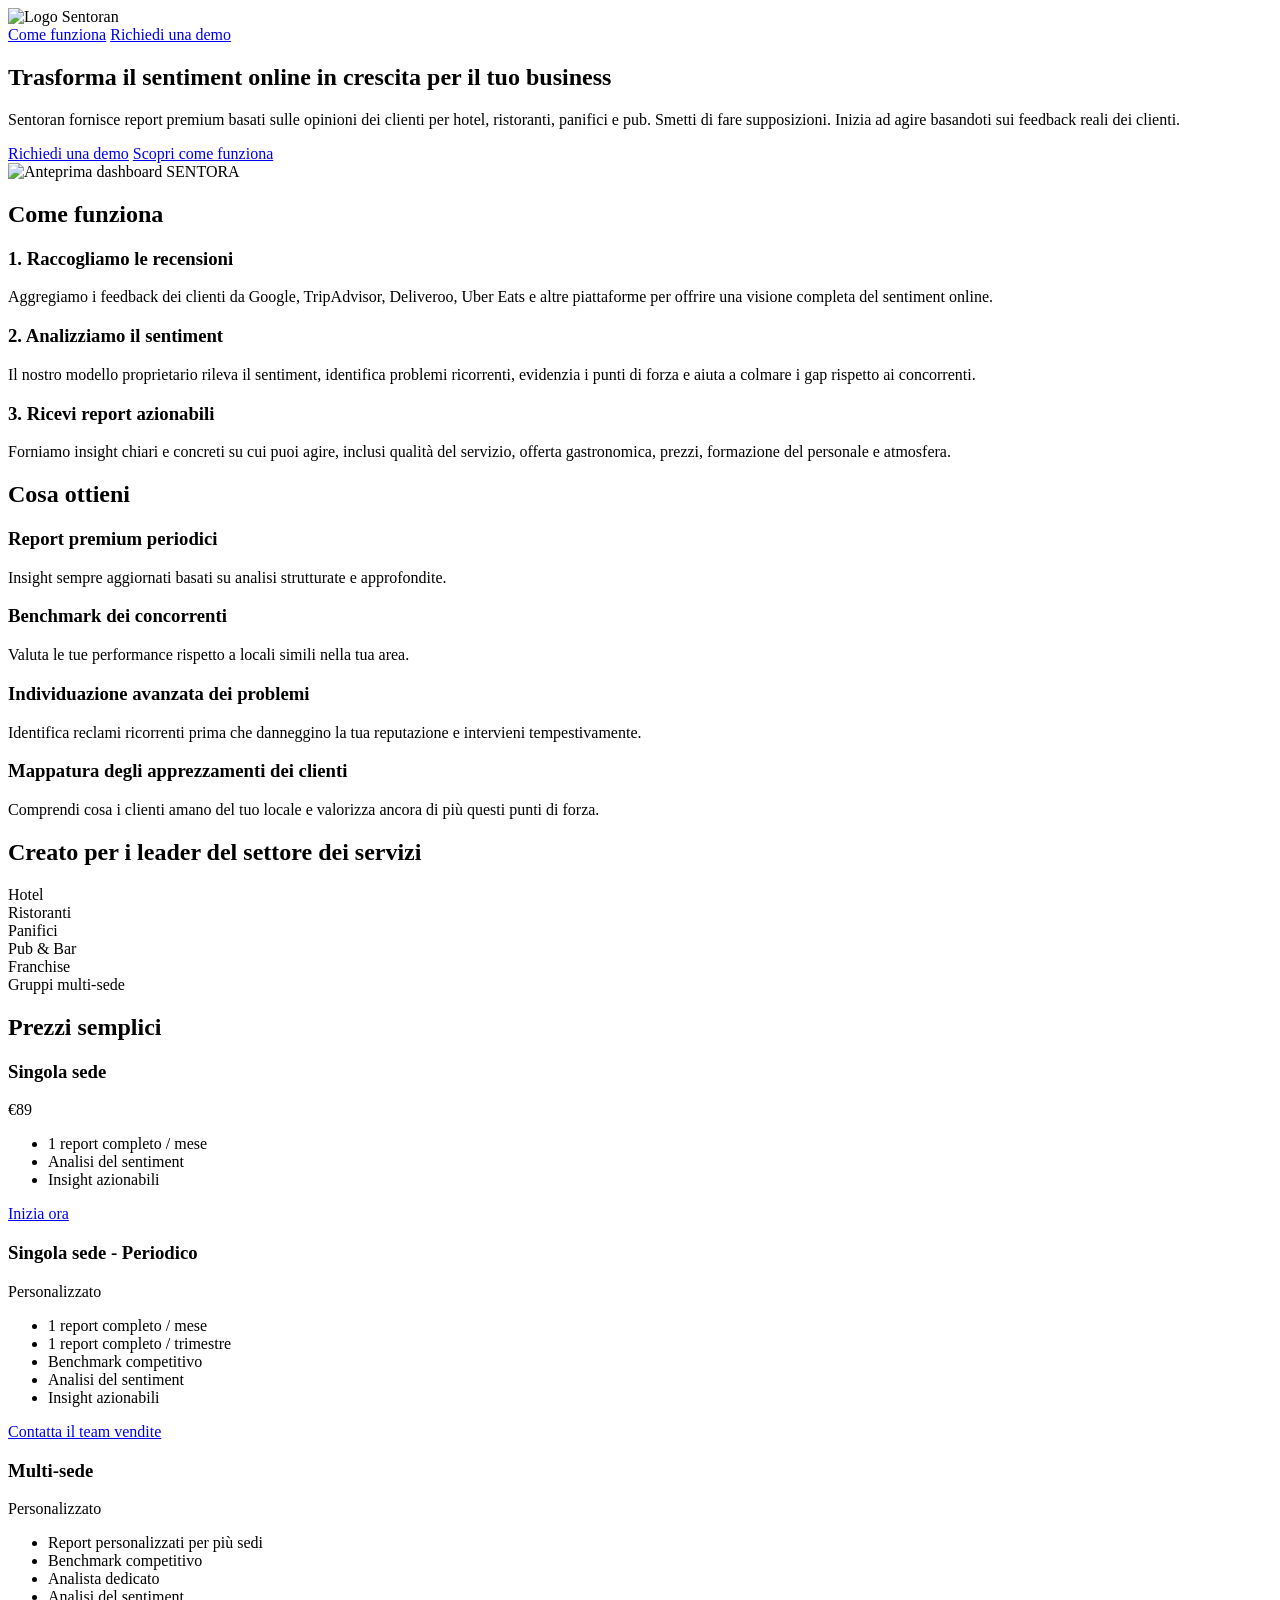
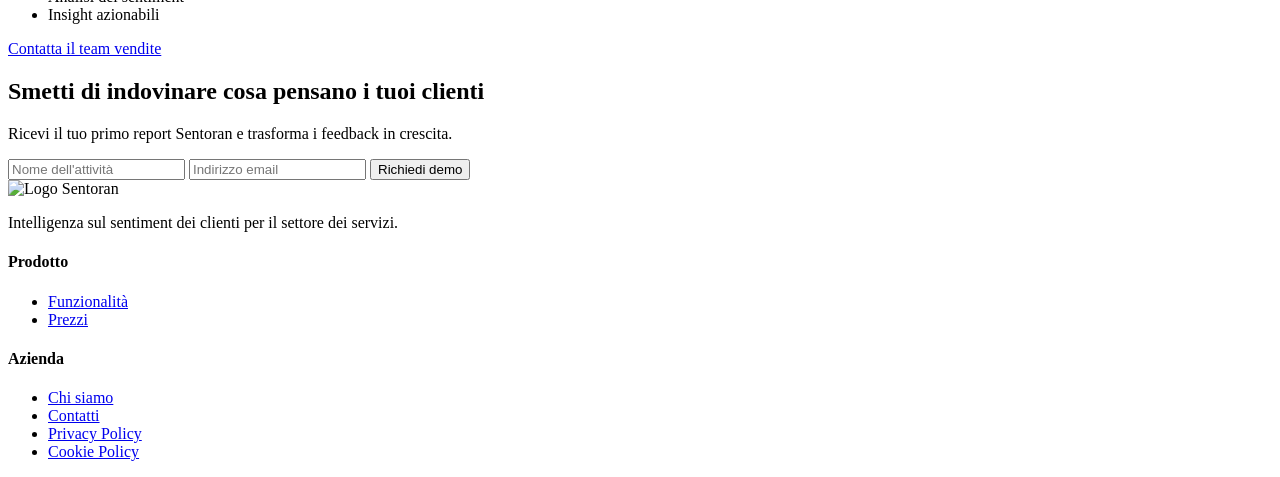
==== it/index.html @ 22dadd22 "Create index.html" ====
<!DOCTYPE html>
<html lang="it">
<head>
  <meta charset="UTF-8" />
  <meta name="viewport" content="width=device-width, initial-scale=1.0"/>
  <title>Sentoran – Report Premium sul Sentiment dei Clienti per il Settore dei Servizi</title>
  <meta name="description" content="Sentoran fornisce report premium sul sentiment dei clienti per hotel, ristoranti, panifici e pub. Trasforma le recensioni online in insight concreti."/>

  <!-- Google Fonts -->
  <link rel="preconnect" href="https://fonts.googleapis.com">
  <link rel="preconnect" href="https://fonts.gstatic.com" crossorigin>
  <link href="https://fonts.googleapis.com/css2?family=Inter:wght@300;400;600;700&display=swap" rel="stylesheet">

  <!-- CSS -->
  <link rel="stylesheet" href="styles.css" />

  <!-- Iubenda Privacy & Cookie Policy -->
  <script type="text/javascript">
    (function (w,d) {
      var loader = function () {
        var s = d.createElement("script"), tag = d.getElementsByTagName("script")[0];
        s.src="https://cdn.iubenda.com/iubenda.js";
        s.async = true;
        tag.parentNode.insertBefore(s,tag);
      };
      if(w.addEventListener){w.addEventListener("load", loader, false);}
      else if(w.attachEvent){w.attachEvent("onload", loader);}
      else{w.onload = loader;}
    })(window, document);
  </script>

  <style>
    .iubenda-cs-banner {
      z-index: 9999 !important;
      position: fixed !important;
      bottom: 0 !important;
    }
  </style>

</head>
<body>

  <!-- HEADER -->
  <header class="header">
    <div class="container">
      <div class="logo">
        <img src="assets/logo.png" alt="Logo Sentoran" height="210" />
      </div>
      <nav class="nav">
        <a href="#how-it-works">Come funziona</a>
        <a href="#contact" class="btn-primary">Richiedi una demo</a>
      </nav>
    </div>
  </header>

  <!-- HERO -->
  <section class="hero">
    <div class="container hero-grid">
      <div class="hero-content">
        <h1>Trasforma il sentiment online in crescita per il tuo business</h1>
        <p>
          Sentoran fornisce report premium basati sulle opinioni dei clienti per hotel, ristoranti, panifici e pub.
          Smetti di fare supposizioni. Inizia ad agire basandoti sui feedback reali dei clienti.
        </p>
        <div class="hero-cta">
          <a href="#contact" class="btn-primary">Richiedi una demo</a>
          <a href="#how-it-works" class="btn-secondary">Scopri come funziona</a>
        </div>
      </div>
      <div class="hero-visual">
        <img src="assets/dashboard1.png" alt="Anteprima dashboard SENTORA" />
      </div>
    </div>
  </section>

  <!-- HOW IT WORKS -->
  <section id="how-it-works" class="how-it-works">
    <div class="container">
      <h2>Come funziona</h2>
      <div class="steps">
        <div class="step">
          <h3>1. Raccogliamo le recensioni</h3>
          <p>Aggregiamo i feedback dei clienti da Google, TripAdvisor, Deliveroo, Uber Eats e altre piattaforme per offrire una visione completa del sentiment online.</p>
        </div>
        <div class="step">
          <h3>2. Analizziamo il sentiment</h3>
          <p>Il nostro modello proprietario rileva il sentiment, identifica problemi ricorrenti, evidenzia i punti di forza e aiuta a colmare i gap rispetto ai concorrenti.</p>
        </div>
        <div class="step">
          <h3>3. Ricevi report azionabili</h3>
          <p>Forniamo insight chiari e concreti su cui puoi agire, inclusi qualità del servizio, offerta gastronomica, prezzi, formazione del personale e atmosfera.</p>
        </div>
      </div>
    </div>
  </section>

  <!-- FEATURES -->
  <section id="features" class="features">
    <div class="container">
      <h2>Cosa ottieni</h2>
      <div class="features-grid">
        <div class="feature-card">
          <h3>Report premium periodici</h3>
          <p>Insight sempre aggiornati basati su analisi strutturate e approfondite.</p>
        </div>
        <div class="feature-card">
          <h3>Benchmark dei concorrenti</h3>
          <p>Valuta le tue performance rispetto a locali simili nella tua area.</p>
        </div>
        <div class="feature-card">
          <h3>Individuazione avanzata dei problemi</h3>
          <p>Identifica reclami ricorrenti prima che danneggino la tua reputazione e intervieni tempestivamente.</p>
        </div>
        <div class="feature-card">
          <h3>Mappatura degli apprezzamenti dei clienti</h3>
          <p>Comprendi cosa i clienti amano del tuo locale e valorizza ancora di più questi punti di forza.</p>
        </div>
      </div>
    </div>
  </section>

  <!-- WHO IT'S FOR -->
  <section id="who" class="who">
    <div class="container">
      <h2>Creato per i leader del settore dei servizi</h2>
      <div class="who-grid">
        <div class="who-card">Hotel</div>
        <div class="who-card">Ristoranti</div>
        <div class="who-card">Panifici</div>
        <div class="who-card">Pub & Bar</div>
        <div class="who-card">Franchise</div>
        <div class="who-card">Gruppi multi-sede</div>
      </div>
    </div>
  </section>

  <!-- PRICING -->
  <section id="pricing" class="pricing">
    <div class="container">
      <h2>Prezzi semplici</h2>
      <div class="pricing-cards">
        <div class="pricing-card">  
          <h3>Singola sede</h3>
          <p class="price">€89</p>
          <ul>
            <li>1 report completo / mese</li>
            <li>Analisi del sentiment</li>
            <li>Insight azionabili</li>
          </ul>
          <a href="#contact" class="btn-primary">Inizia ora</a>
        </div>

        <div class="pricing-card">  
          <h3>Singola sede - Periodico</h3>
          <p class="price">Personalizzato</p>
          <ul>
            <li>1 report completo / mese</li>
            <li>1 report completo / trimestre</li>
            <li>Benchmark competitivo</li>  
            <li>Analisi del sentiment</li>
            <li>Insight azionabili</li>
          </ul>
          <a href="#contact" class="btn-primary">Contatta il team vendite</a>
        </div>

        <div class="pricing-card featured">
          <h3>Multi-sede</h3>
          <p class="price">Personalizzato</p>
          <ul>
            <li>Report personalizzati per più sedi</li>
            <li>Benchmark competitivo</li>
            <li>Analista dedicato</li>
            <li>Analisi del sentiment</li>
            <li>Insight azionabili</li>
          </ul>
          <a href="#contact" class="btn-primary">Contatta il team vendite</a>
        </div>
      </div>
    </div>
  </section>

  <!-- CTA -->
  <section id="contact" class="cta">
    <div class="container cta-box">
      <h2>Smetti di indovinare cosa pensano i tuoi clienti</h2>
      <p>Ricevi il tuo primo report Sentoran e trasforma i feedback in crescita.</p>
      <form class="cta-form" action="https://formspree.io/f/xwvnqzvj" method="POST">
        <input type="text" name="business" placeholder="Nome dell'attività" required />
        <input type="email" name="email" placeholder="Indirizzo email" required />
        <button type="submit" class="btn-primary">Richiedi demo</button>
      </form>
    </div>
  </section>

  <!-- FOOTER -->
  <footer class="footer">
    <div class="container footer-grid">
      <div>
        <div class="logo">
          <img src="assets/logo.png" alt="Logo Sentoran" height="200" />
        </div>
        <p>Intelligenza sul sentiment dei clienti per il settore dei servizi.</p>
      </div>
      <div>
        <h4>Prodotto</h4>
        <ul>
          <li><a href="#features">Funzionalità</a></li>
          <li><a href="#pricing">Prezzi</a></li>
        </ul>
      </div>
      <div>
        <h4>Azienda</h4>
        <ul>
          <li><a href="#">Chi siamo</a></li>
          <li><a href="#contact">Contatti</a></li>
          <li><a href="https://www.iubenda.com/privacy-policy/19592451" class="iubenda-embed" title="Privacy Policy">Privacy Policy</a></li>
          <li><a href="https://www.iubenda.com/privacy-policy/19592451/cookie-policy" class="iubenda-embed" title="Cookie Policy">Cookie Policy</a></li>
        </ul>
      </div>
    </div>
  </footer>

</body>
</html>
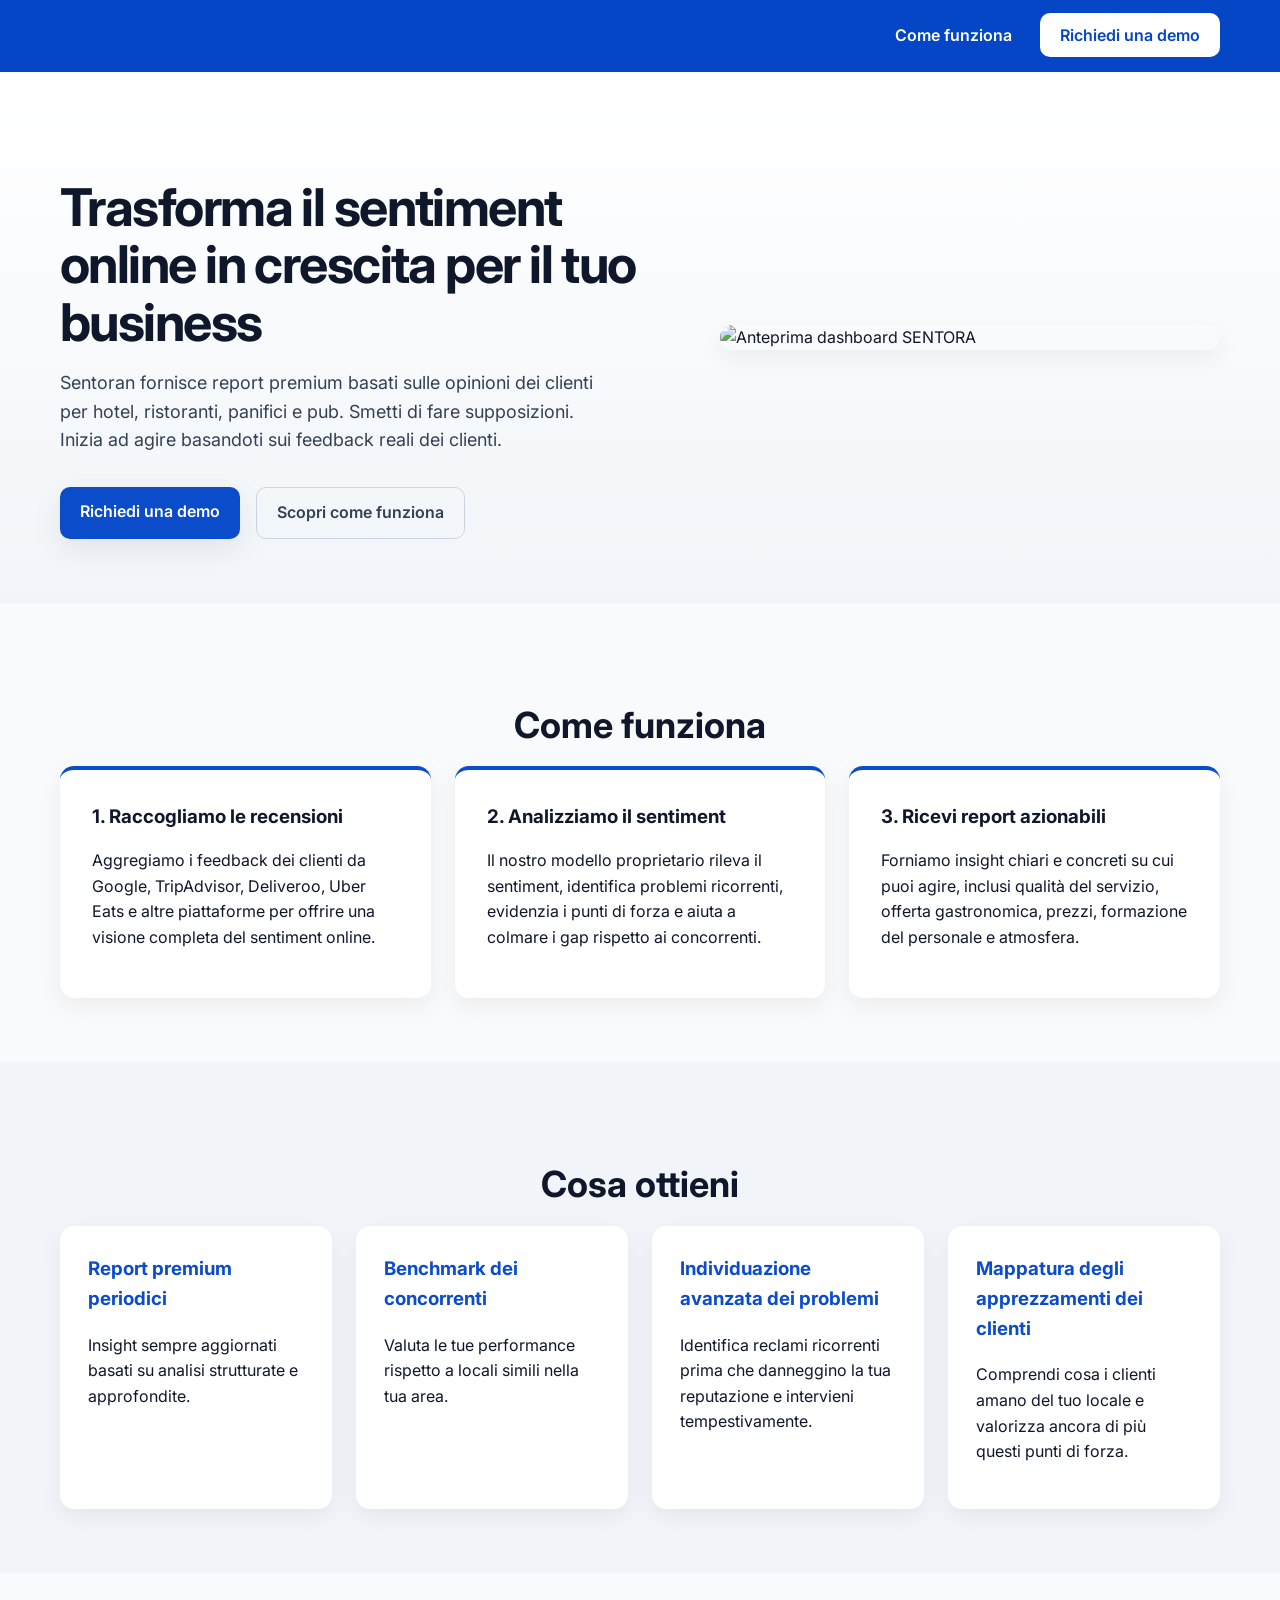
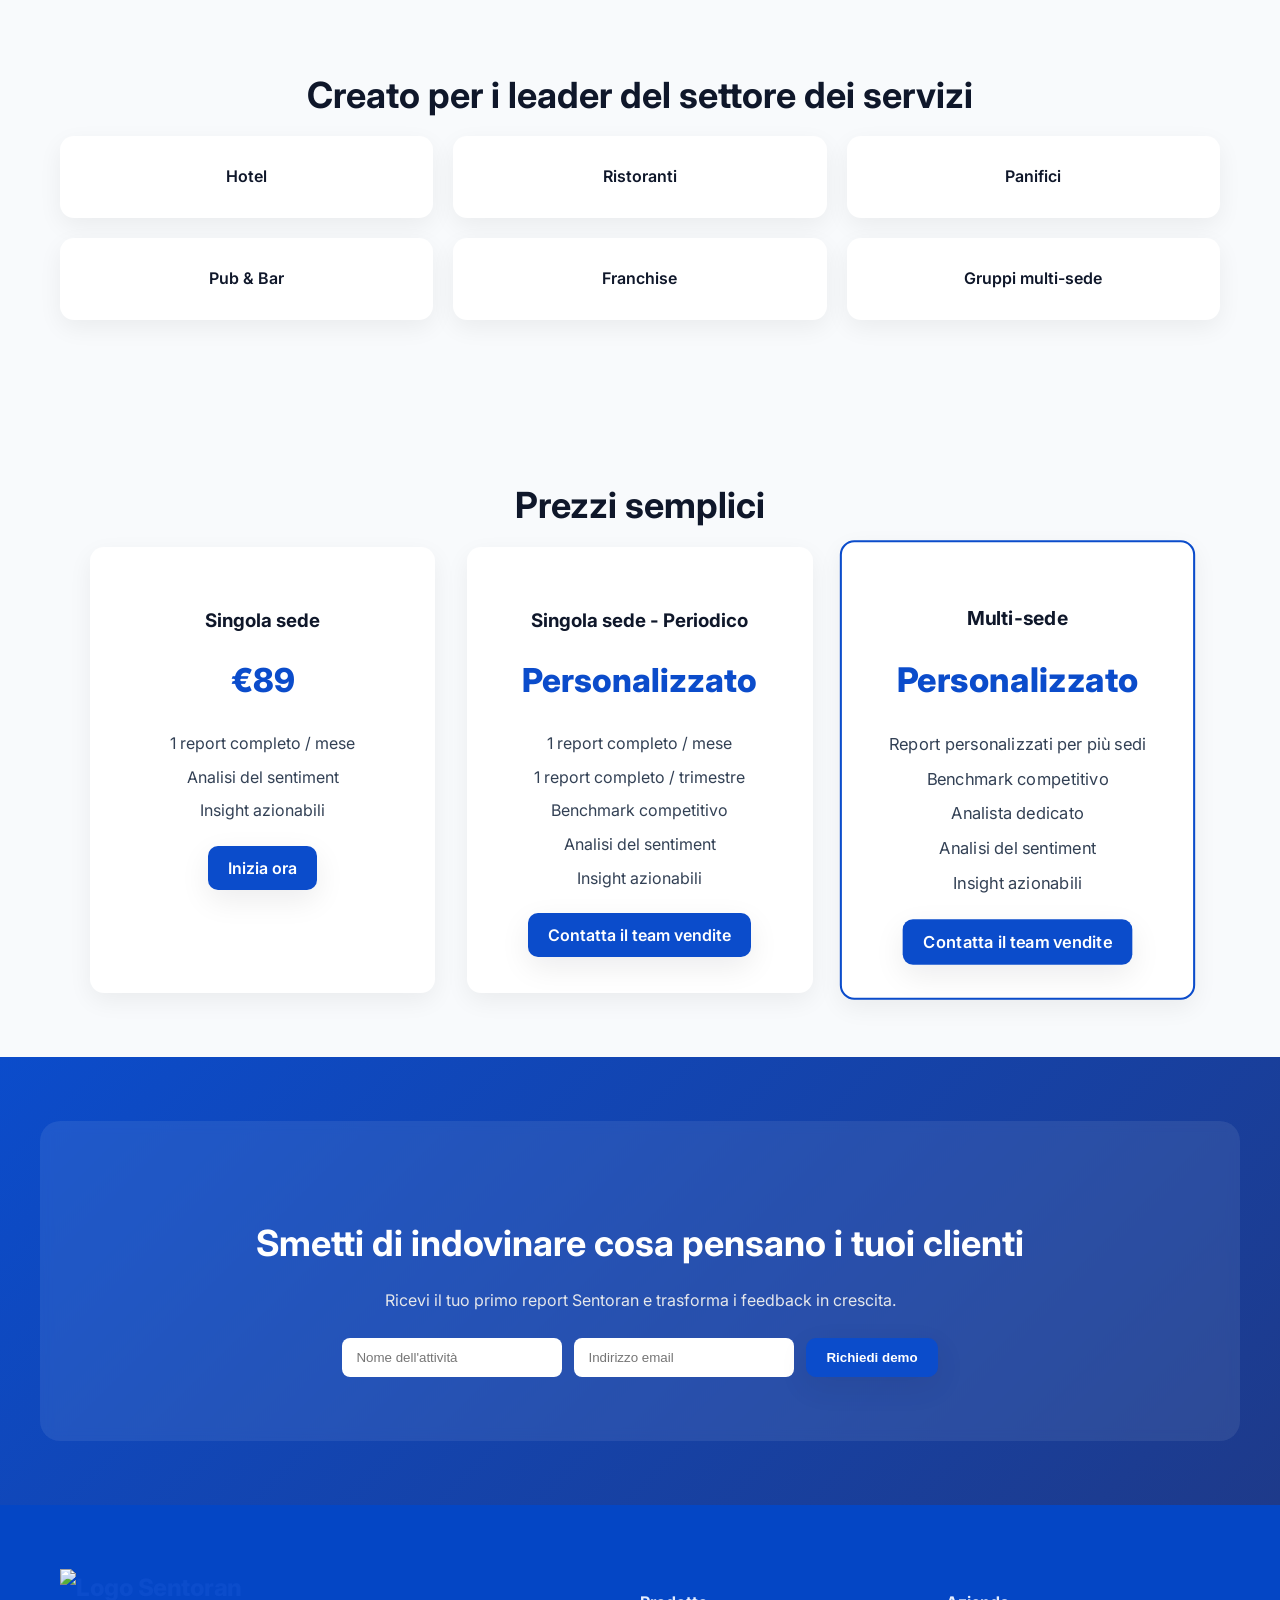
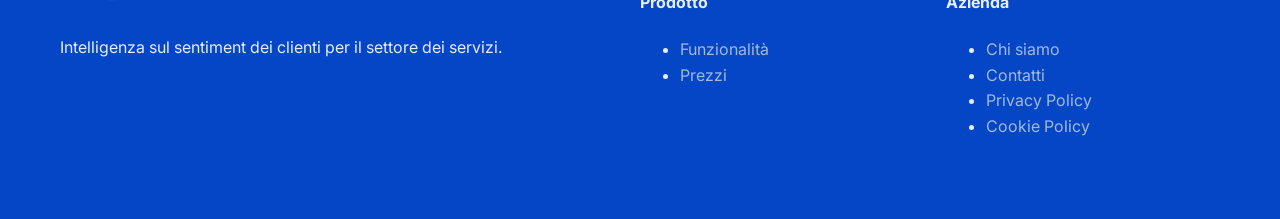
==== commit f55db34b: "Update index.html" ====
--- a/it/index.html
+++ b/it/index.html
@@ -12,7 +12,7 @@
   <link href="https://fonts.googleapis.com/css2?family=Inter:wght@300;400;600;700&display=swap" rel="stylesheet">
 
   <!-- CSS -->
-  <link rel="stylesheet" href="styles.css" />
+  <link rel="stylesheet" href="../styles.css" />
 
   <!-- Iubenda Privacy & Cookie Policy -->
   <script type="text/javascript">
--- a/styles.css
+++ b/styles.css
@@ -0,0 +1,502 @@
+/* =========================
+   SENTORA – Premium CSS
+   Style: Minimal, chiaro, vivace, Executive
+   ========================= */
+
+:root {
+  --brand-blue: #0B4CCB;     /* logo blue */
+  --brand-red: #FF2D2D;      /* logo red */
+  --ink-900: #0F172A;
+  --ink-700: #334155;
+  --ink-500: #64748B;
+  --bg-100: #F8FAFC;
+  --bg-200: #F1F5F9;
+  --white: #FFFFFF;
+  --radius: 14px;
+  --shadow-soft: 0 10px 30px rgba(2, 8, 23, 0.08);
+  --shadow-card: 0 8px 24px rgba(2, 8, 23, 0.06);
+}
+
+*,
+*::before,
+*::after {
+  box-sizing: border-box;
+}
+
+html, body {
+  margin: 0;
+  padding: 0;
+  font-family: "Inter", system-ui, -apple-system, BlinkMacSystemFont, sans-serif;
+  color: var(--ink-900);
+  background: var(--bg-100);
+  line-height: 1.6;
+}
+
+img {
+  max-width: 100%;
+  display: block;
+}
+
+a {
+  text-decoration: none;
+  color: inherit;
+}
+
+/* =========================
+   Layout Helpers
+   ========================= */
+
+.container {
+  max-width: 1200px;
+  margin: 0 auto;
+  padding: 0 20px;
+}
+
+section {
+  padding: 64px 0;
+}
+
+/* =========================
+   Header
+   ========================= */
+
+.header {
+  background: #0446c5;
+  border-bottom: none;
+  position: sticky;
+  top: 0;
+  z-index: 100;
+}
+
+.logo {
+  font-weight: 800;
+  letter-spacing: -0.02em;
+  font-size: 24px;
+  color: #FFFFFF;
+}
+
+.nav a {
+  margin-left: 24px;
+  font-weight: 600;
+  color: #FFFFFF;   /* bianco pieno */
+}
+
+.nav a:hover {
+  color: #E6EEFF;   /* leggermente meno bianco al hover */
+}
+
+.header .container {
+  display: flex;
+  align-items: center;
+  justify-content: space-between;
+  height: 72px;
+}
+
+.logo {
+  font-weight: 800;
+  letter-spacing: -0.02em;
+  font-size: 24px;
+  color: var(--brand-blue);
+}
+
+.nav a {
+  margin-left: 24px;
+  font-weight: 600;
+  color: #FFFFFF;   /* bianco pieno */
+}
+
+.nav a:hover {
+  color: #E6EEFF;   /* leggermente meno bianco al hover */
+}
+
+/* =========================
+   Buttons
+   ========================= */
+
+.btn-primary {
+  background: var(--brand-blue);
+  color: var(--white);
+  padding: 12px 20px;
+  border-radius: 10px;
+  font-weight: 600;
+  transition: transform 0.15s ease, box-shadow 0.15s ease;
+  box-shadow: var(--shadow-soft);
+}
+
+.btn-primary:hover {
+  transform: translateY(-1px);
+  box-shadow: 0 14px 40px rgba(11, 76, 203, 0.25);
+}
+
+.btn-secondary {
+  border: 1px solid #CBD5E1;
+  padding: 12px 20px;
+  border-radius: 10px;
+  font-weight: 600;
+  color: var(--ink-700);
+}
+
+.btn-secondary:hover {
+  border-color: var(--brand-blue);
+  color: var(--brand-blue);
+}
+
+/* =========================
+   Hero
+   ========================= */
+
+.hero {
+  background: linear-gradient(180deg, #FFFFFF 0%, #F1F5F9 100%);
+}
+
+.hero-grid {
+  display: grid;
+  grid-template-columns: 1.1fr 0.9fr;
+  gap: 48px;
+  align-items: center;
+}
+
+.hero h1 {
+  font-size: clamp(36px, 5vw, 52px);
+  line-height: 1.1;
+  letter-spacing: -0.03em;
+  margin-bottom: 12px;
+}
+
+.hero p {
+  font-size: 18px;
+  color: var(--ink-700);
+  max-width: 560px;
+}
+
+.hero-cta {
+  display: flex;
+  gap: 16px;
+  margin-top: 32px;
+}
+
+.hero-visual img {
+  border-radius: var(--radius);
+  box-shadow: var(--shadow-card);
+}
+
+/* =========================
+   Trust
+   ========================= */
+
+.trust {
+  background: var(--white);
+  border-top: 1px solid #E2E8F0;
+  border-bottom: 1px solid #E2E8F0;
+  padding: 48px 0;
+}
+
+.trust p {
+  text-align: center;
+  color: var(--ink-500);
+  font-weight: 500;
+  margin-bottom: 12px;
+}
+
+.logos {
+  display: flex;
+  gap: 32px;
+  justify-content: center;
+  align-items: center;
+  opacity: 0.6;
+}
+
+/* =========================
+   How it works
+   ========================= */
+
+.how-it-works h2,
+.features h2,
+.who h2,
+.pricing h2,
+.cta h2 {
+  text-align: center;
+  font-size: 36px;
+  margin-bottom: 12px;
+}
+
+.steps {
+  display: grid;
+  grid-template-columns: repeat(3, 1fr);
+  gap: 24px;
+}
+
+.step {
+  background: var(--white);
+  padding: 32px;
+  border-radius: var(--radius);
+  box-shadow: var(--shadow-card);
+  border-top: 4px solid var(--brand-blue);
+}
+
+.step h3 {
+  margin-top: 0;
+  margin-bottom: 8px;
+}
+
+/* =========================
+   Features
+   ========================= */
+
+.features {
+  background: var(--bg-200);
+}
+
+.features-grid {
+  display: grid;
+  grid-template-columns: repeat(4, 1fr);
+  gap: 24px;
+}
+
+.feature-card {
+  background: var(--white);
+  padding: 28px;
+  border-radius: var(--radius);
+  box-shadow: var(--shadow-card);
+  transition: transform 0.15s ease;
+}
+
+.feature-card:hover {
+  transform: translateY(-4px);
+}
+
+.feature-card h3 {
+  margin-top: 0;
+  color: var(--brand-blue);
+}
+
+/* =========================
+   Who it's for
+   ========================= */
+
+.who-grid {
+  display: grid;
+  grid-template-columns: repeat(3, 1fr);
+  gap: 20px;
+}
+
+.who-card {
+  background: var(--white);
+  border-radius: var(--radius);
+  padding: 28px;
+  text-align: center;
+  font-weight: 600;
+  box-shadow: var(--shadow-card);
+}
+
+/* =========================
+   Pricing
+   ========================= */
+
+.pricing-cards {
+  display: grid;
+  grid-template-columns: repeat(3, 1fr); /* 3 card affiancate */
+  gap: 32px;
+  max-width: 1100px;
+  margin: 0 auto;
+}
+
+.pricing-card {
+  background: var(--white);
+  padding: 40px 32px;
+  border-radius: var(--radius);
+  box-shadow: var(--shadow-card);
+  text-align: center;
+}
+
+.pricing-card.featured {
+  border: 2px solid var(--brand-blue);
+  transform: scale(1.03);
+}
+
+.price {
+  font-size: 33px;
+  font-weight: 800;
+  margin: 16px 0;
+  color: var(--brand-blue);
+}
+
+.pricing-card ul {
+  list-style: none;
+  padding: 0;
+  margin: 24px 0 32px;
+}
+
+.pricing-card li {
+  margin-bottom: 8px;
+  color: var(--ink-700);
+}
+
+/* =========================
+   CTA
+   ========================= */
+
+.cta {
+  background: linear-gradient(135deg, var(--brand-blue), #1E3A8A);
+  color: var(--white);
+}
+
+.cta-box {
+  background: rgba(255, 255, 255, 0.08);
+  border-radius: 20px;
+  padding: 64px 48px;
+  text-align: center;
+  backdrop-filter: blur(6px);
+}
+
+.cta p {
+  color: #E5E7EB;
+}
+
+.cta-form {
+  display: flex;
+  gap: 12px;
+  justify-content: center;
+  margin-top: 24px;
+  flex-wrap: wrap;
+}
+
+.cta-form input {
+  padding: 12px 14px;
+  border-radius: 8px;
+  border: none;
+  min-width: 220px;
+}
+
+.cta-form button {
+  border: none;
+  cursor: pointer;
+}
+
+/* =========================
+   Footer
+   ========================= */
+
+.footer {
+  background: #0446c5;
+  color: #E6EEFF;
+  padding: 64px 0;
+}
+
+.footer a {
+  color: #E6EEFF;
+  opacity: 0.85;
+}
+
+.footer a:hover {
+  opacity: 1;
+}
+
+.footer-grid {
+  display: grid;
+  grid-template-columns: 2fr 1fr 1fr;
+  gap: 32px;
+}
+
+.footer a {
+  color: #CBD5E1;
+  opacity: 0.8;
+}
+
+.footer a:hover {
+  opacity: 1;
+}
+
+.footer .logo img {
+  height: 50px;        /* increase size – tweak if you want it bigger */
+  width: auto;
+}
+
+/* =========================
+   Responsive – Tablet
+   ========================= */
+@media (max-width: 1100px) {
+  .hero-grid {
+    grid-template-columns: 1fr;
+    gap: 32px;
+  }
+
+  .features-grid {
+    grid-template-columns: repeat(2, 1fr);
+  }
+
+  .steps {
+    grid-template-columns: repeat(2, 1fr);
+  }
+
+  .who-grid {
+    grid-template-columns: repeat(2, 1fr);
+  }
+
+  .pricing-cards {
+    grid-template-columns: repeat(2, 1fr);
+  }
+
+  .footer-grid {
+    grid-template-columns: 1fr;
+    text-align: center;
+  }
+}
+
+/* =========================
+   Responsive – Mobile
+   ========================= */
+@media (max-width: 700px) {
+  section {
+    padding: 64px 0;
+  }
+
+  .hero h1 {
+    font-size: 34px;
+  }
+
+  .hero p {
+    font-size: 16px;
+  }
+
+  .hero-cta {
+    flex-direction: column;
+    align-items: stretch;
+  }
+
+  .features-grid {
+    grid-template-columns: 1fr;
+  }
+
+  .steps {
+    grid-template-columns: 1fr;
+  }
+
+  .who-grid {
+    grid-template-columns: 1fr;
+  }
+
+  .pricing-cards {
+    grid-template-columns: 1fr;
+  }
+
+  .nav {
+    display: none; /* hamburger menu futuro */
+  }
+
+  .cta-form {
+    flex-direction: column;
+  }
+}
+
+.header .btn-primary {
+  background: #FFFFFF;
+  color: #0446c5;
+  box-shadow: none;
+}
+
+.header .btn-primary:hover {
+  background: #E6EEFF;
+  color: #0446c5;
+}
+
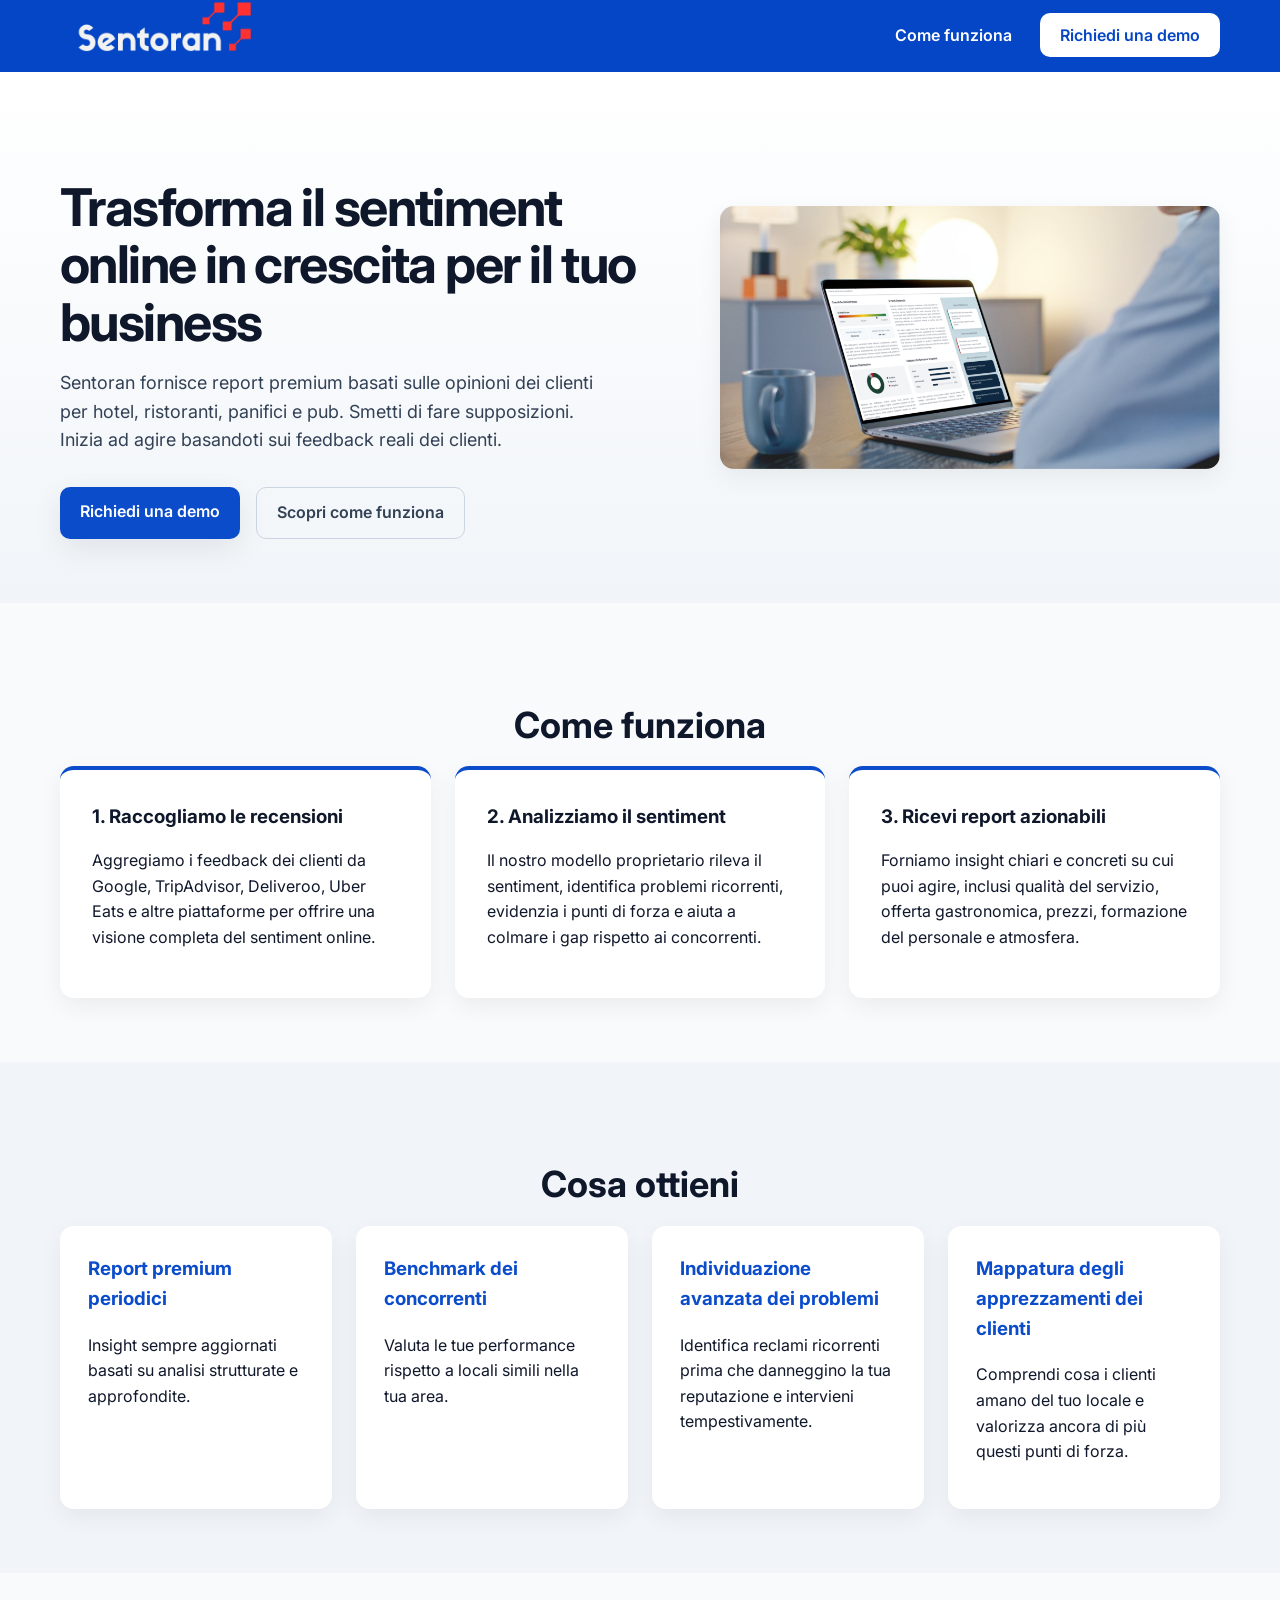
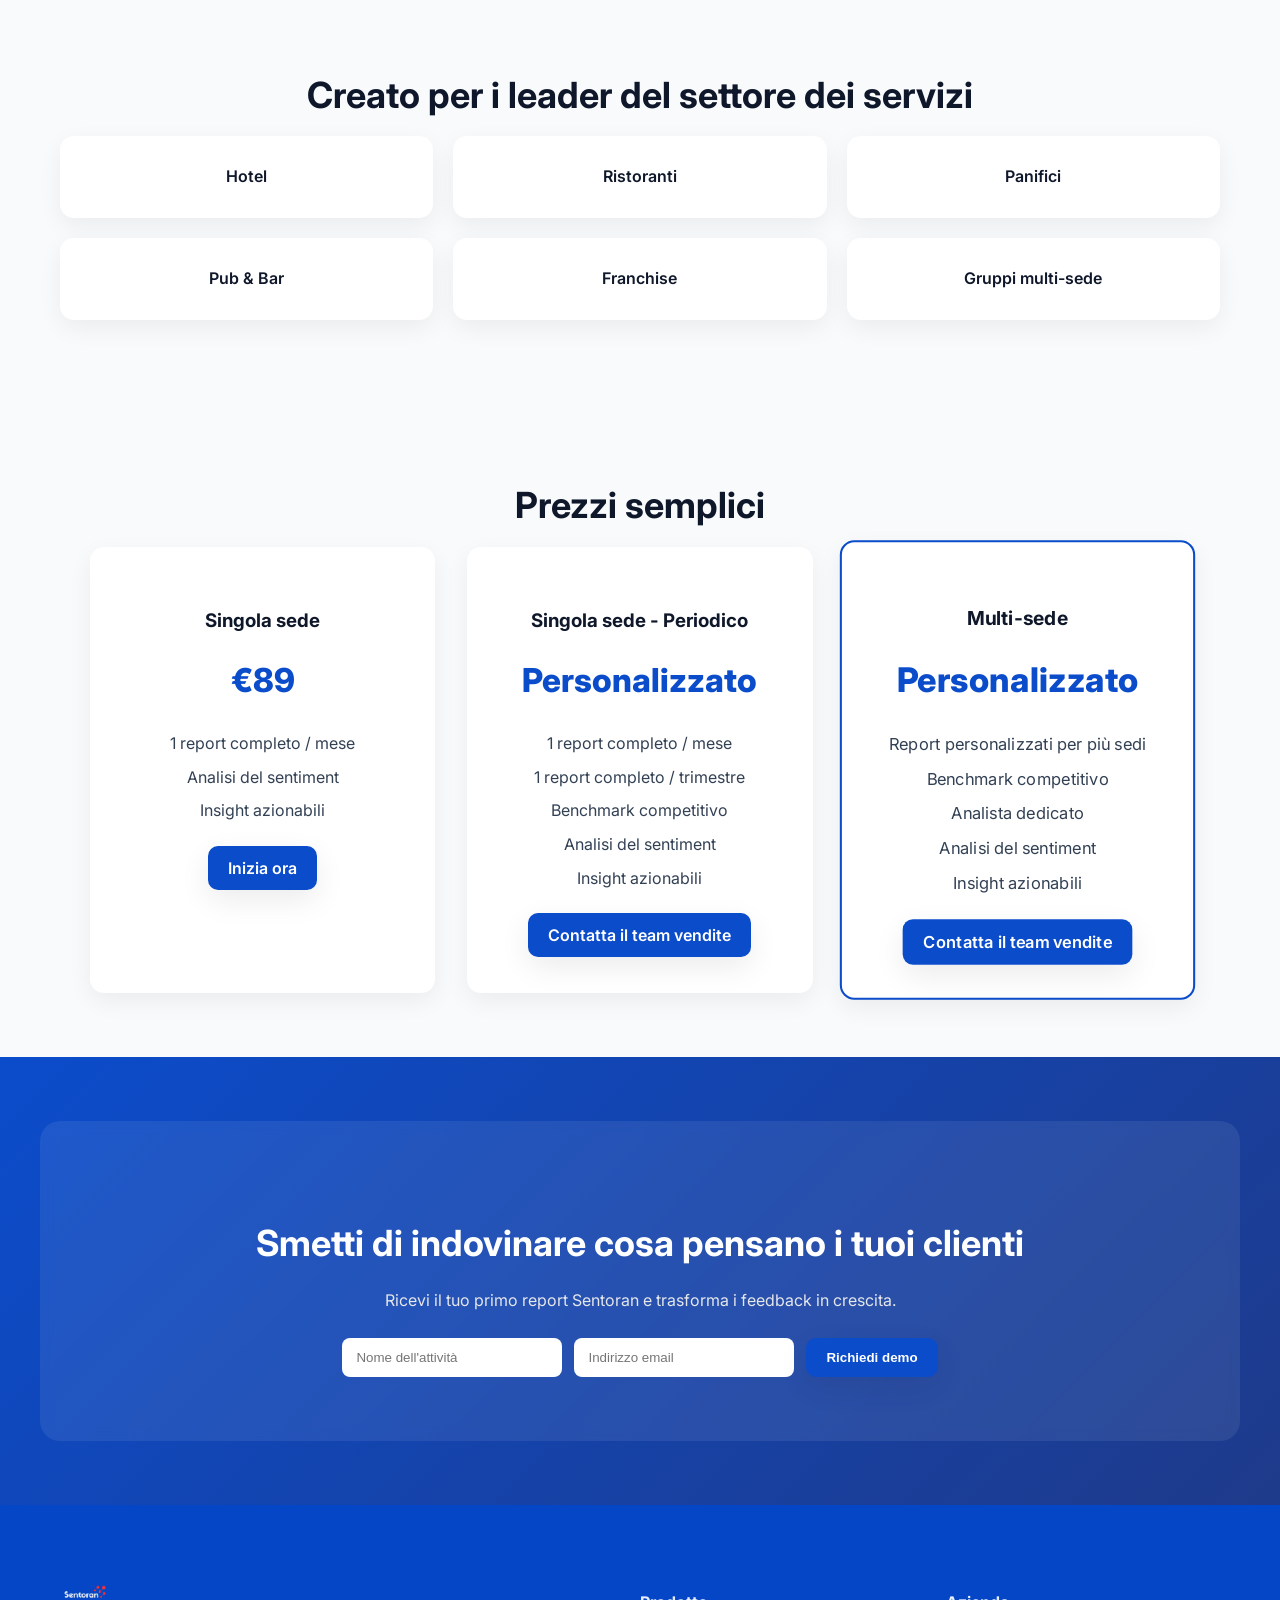
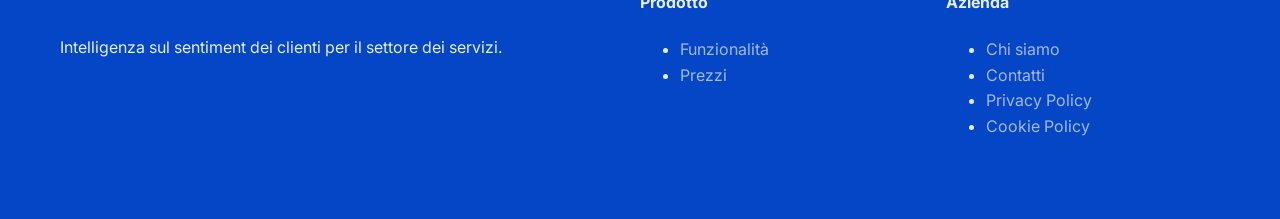
==== commit c058fd63: "Update index.html" ====
--- a/it/index.html
+++ b/it/index.html
@@ -44,7 +44,7 @@
   <header class="header">
     <div class="container">
       <div class="logo">
-        <img src="assets/logo.png" alt="Logo Sentoran" height="210" />
+        <img src="../assets/logo.png" alt="Logo Sentoran" height="210" />
       </div>
       <nav class="nav">
         <a href="#how-it-works">Come funziona</a>
@@ -68,7 +68,7 @@
         </div>
       </div>
       <div class="hero-visual">
-        <img src="assets/dashboard1.png" alt="Anteprima dashboard SENTORA" />
+        <img src="../assets/dashboard1.png" alt="Anteprima dashboard SENTORA" />
       </div>
     </div>
   </section>
@@ -197,7 +197,7 @@
     <div class="container footer-grid">
       <div>
         <div class="logo">
-          <img src="assets/logo.png" alt="Logo Sentoran" height="200" />
+          <img src="../assets/logo.png" alt="Logo Sentoran" height="200" />
         </div>
         <p>Intelligenza sul sentiment dei clienti per il settore dei servizi.</p>
       </div>
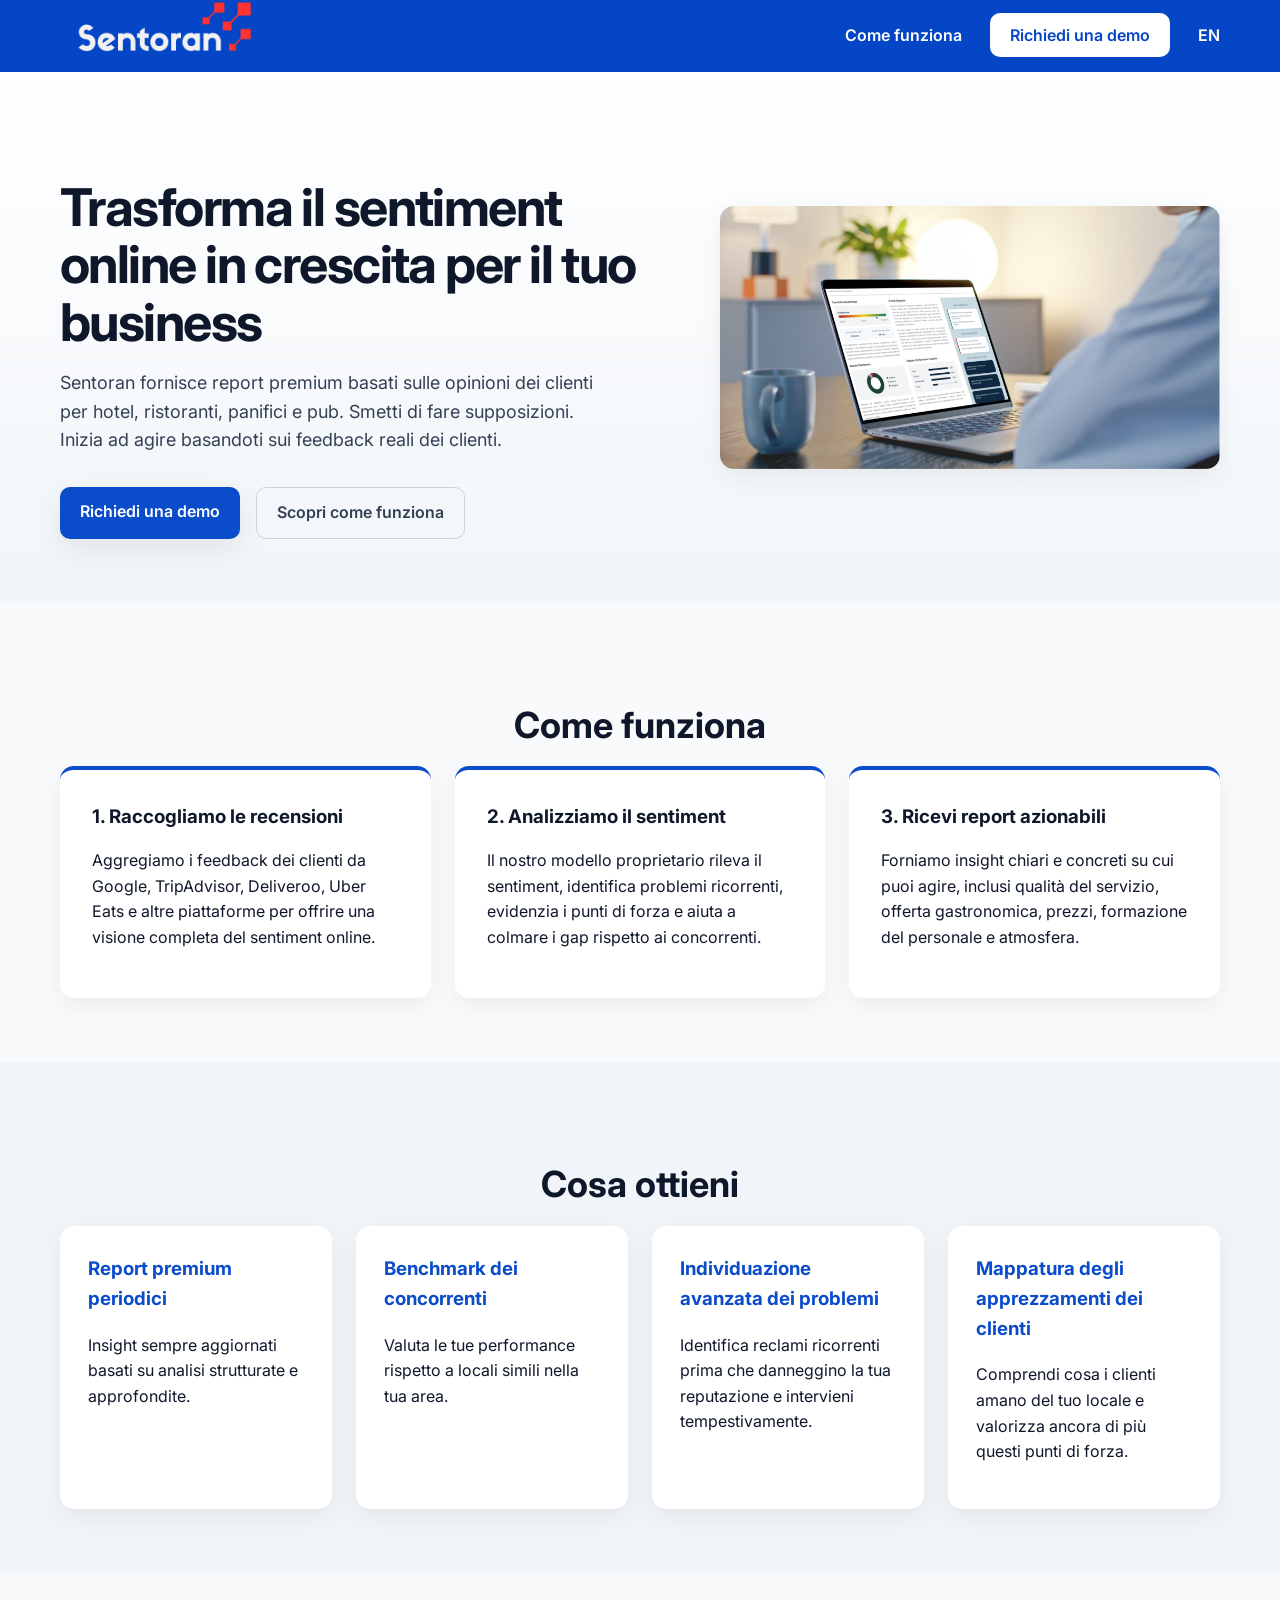
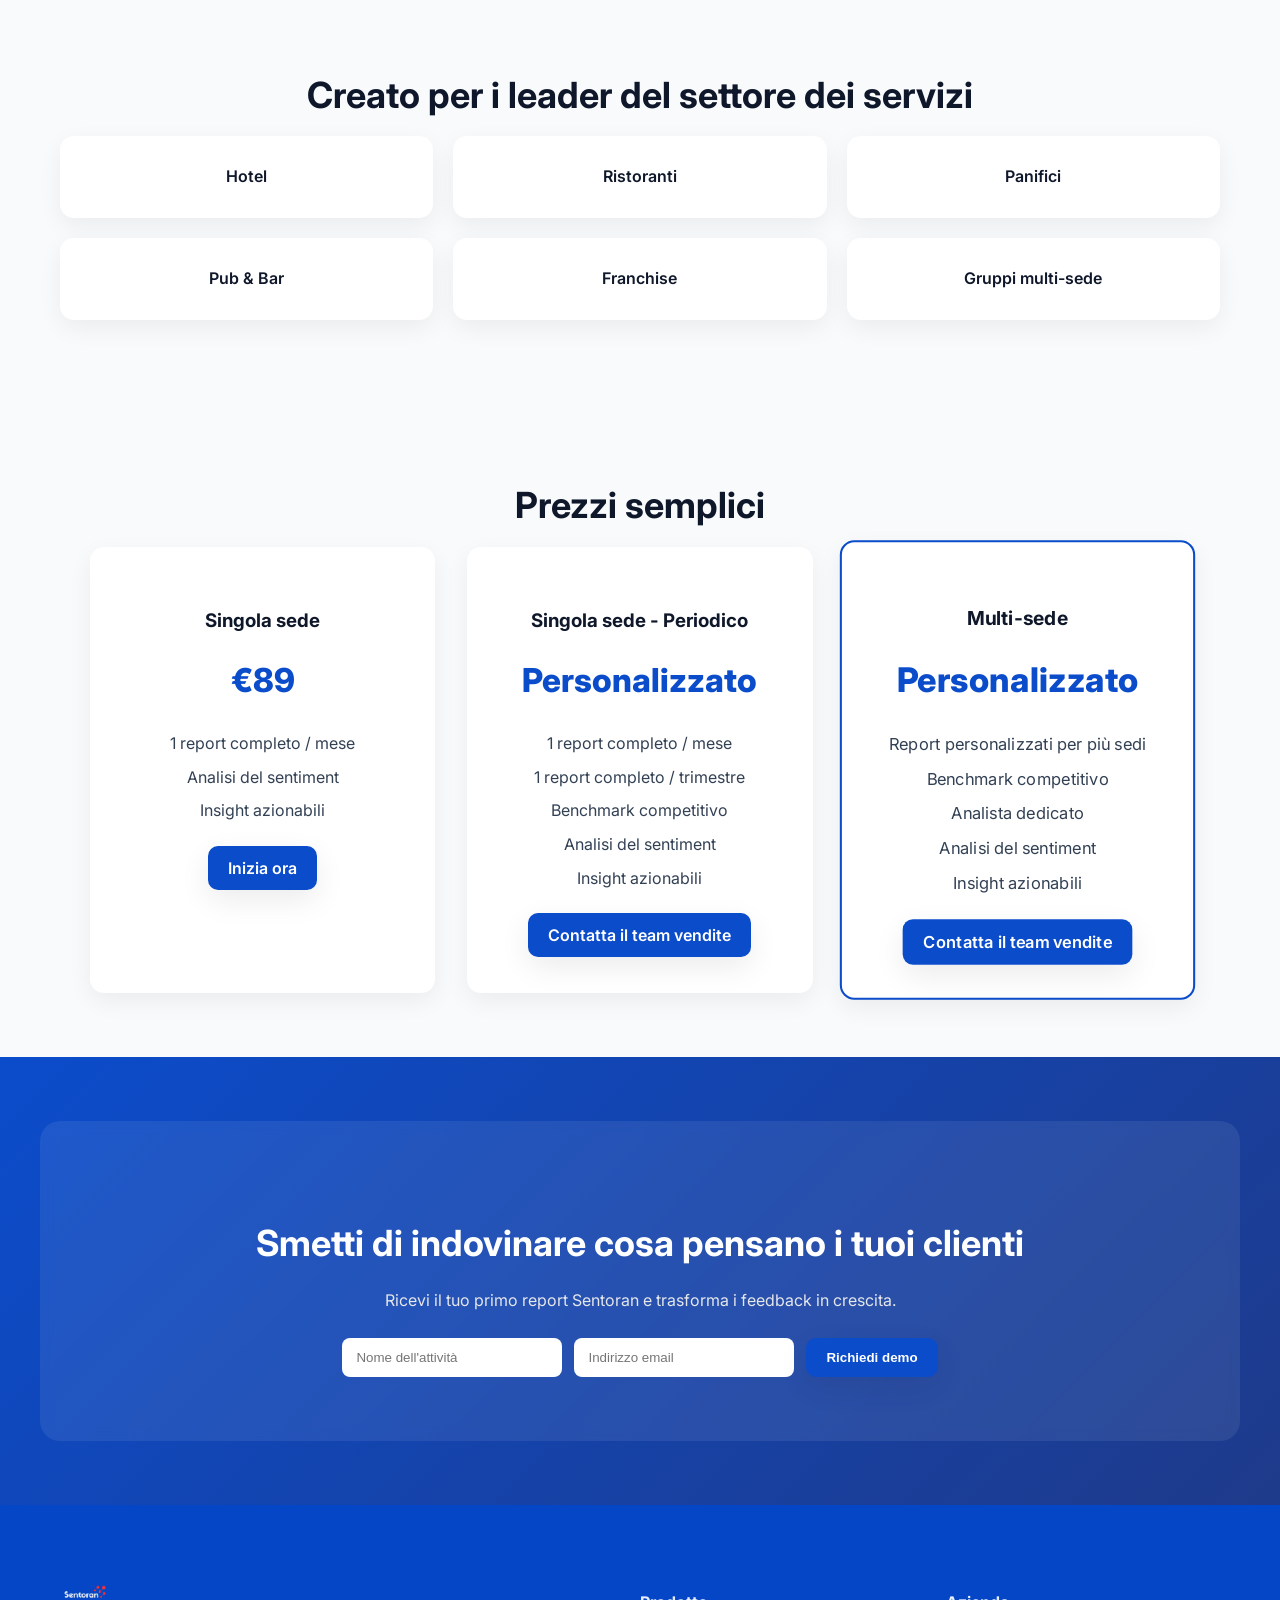
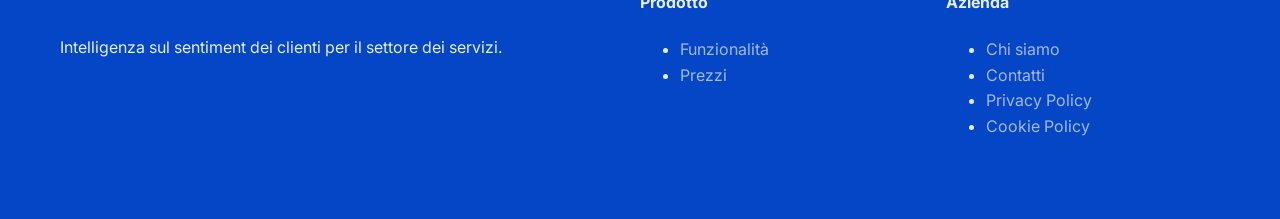
==== commit 8adb1646: "Update index.html" ====
--- a/it/index.html
+++ b/it/index.html
@@ -49,6 +49,8 @@
       <nav class="nav">
         <a href="#how-it-works">Come funziona</a>
         <a href="#contact" class="btn-primary">Richiedi una demo</a>
+        <a href="/">EN</a>
+        <link rel="alternate" hreflang="en" href="/">
       </nav>
     </div>
   </header>
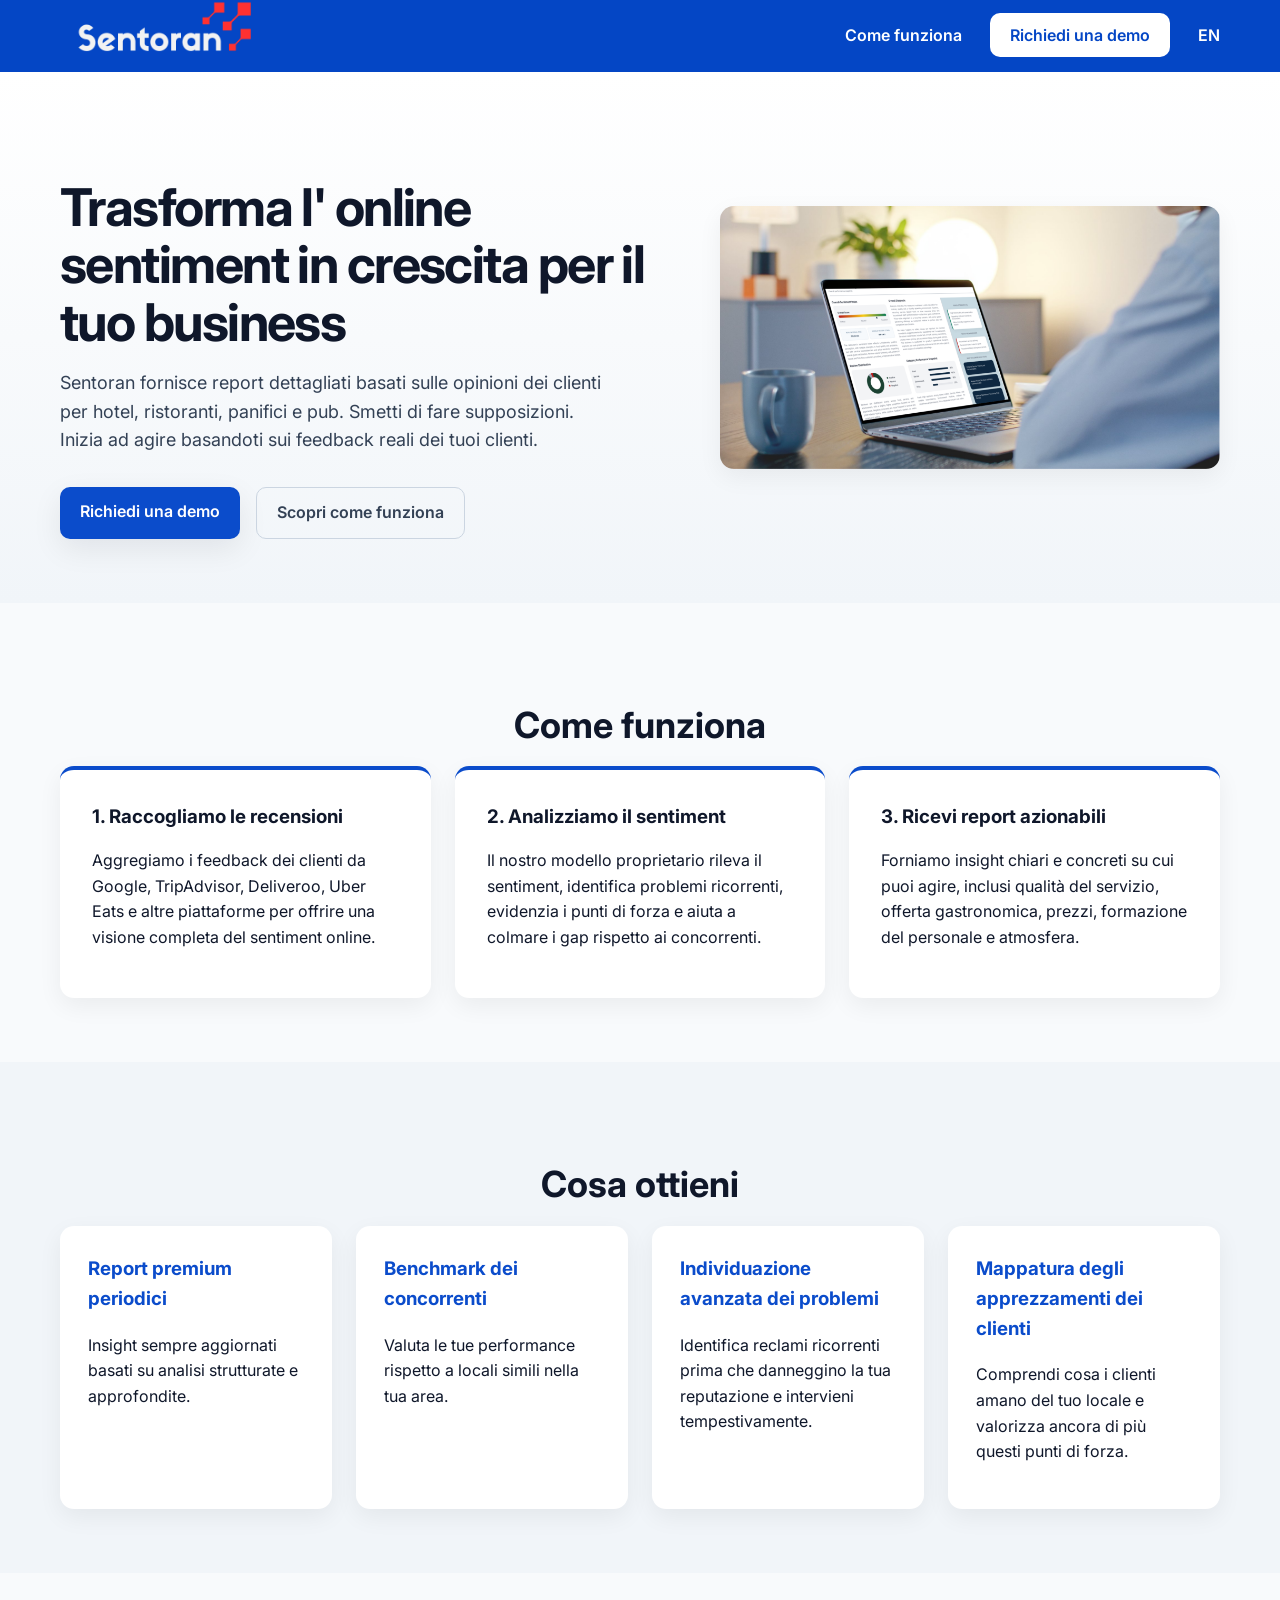
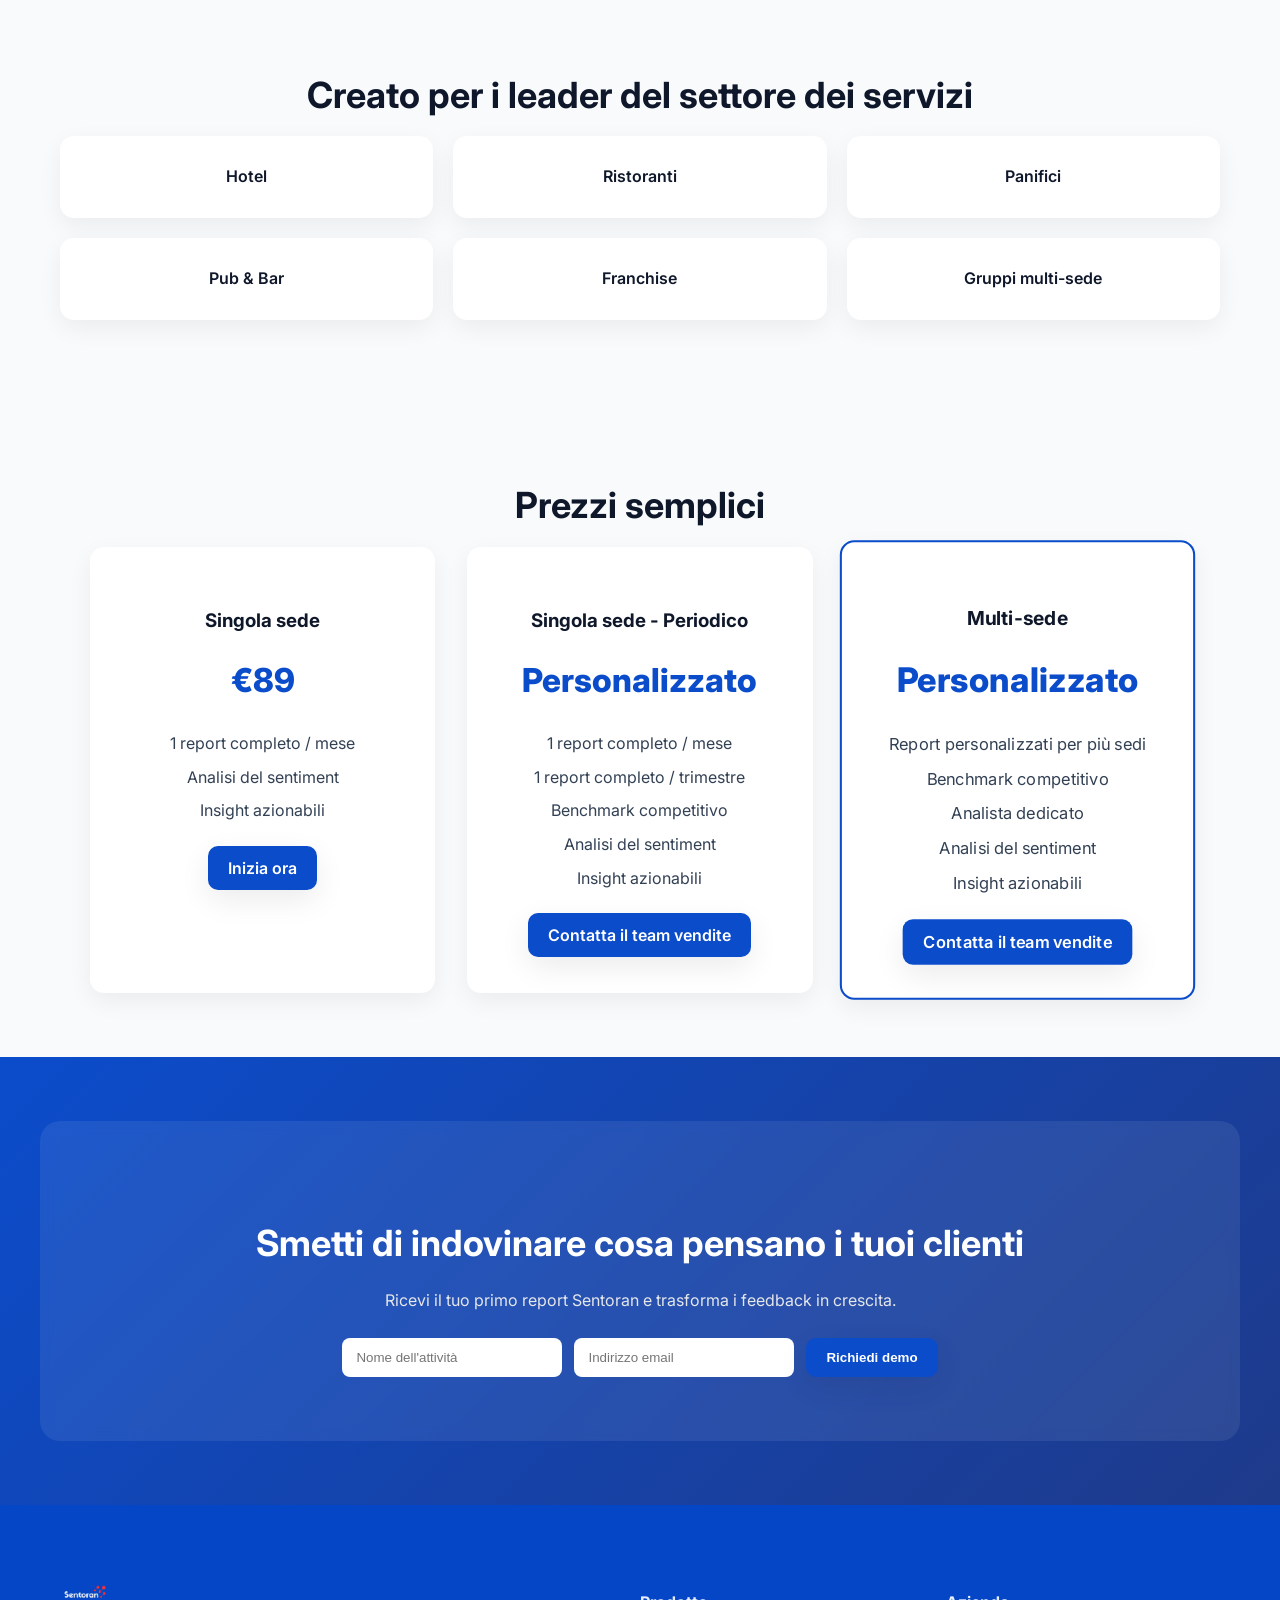
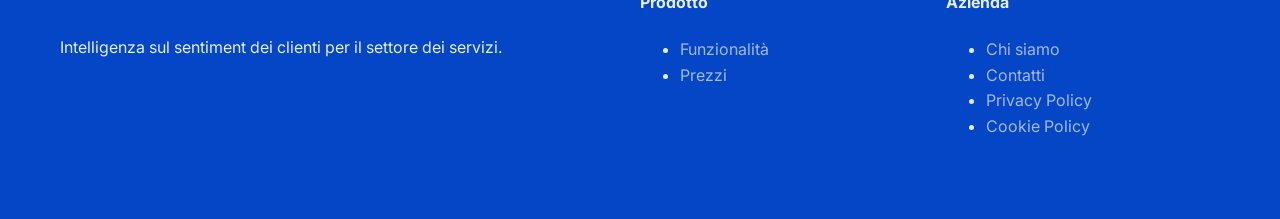
==== commit c4f177ff: "Update index.html" ====
--- a/it/index.html
+++ b/it/index.html
@@ -59,10 +59,10 @@
   <section class="hero">
     <div class="container hero-grid">
       <div class="hero-content">
-        <h1>Trasforma il sentiment online in crescita per il tuo business</h1>
+        <h1>Trasforma l' online sentiment in crescita per il tuo business</h1>
         <p>
-          Sentoran fornisce report premium basati sulle opinioni dei clienti per hotel, ristoranti, panifici e pub.
-          Smetti di fare supposizioni. Inizia ad agire basandoti sui feedback reali dei clienti.
+          Sentoran fornisce report dettagliati basati sulle opinioni dei clienti per hotel, ristoranti, panifici e pub.
+          Smetti di fare supposizioni. Inizia ad agire basandoti sui feedback reali dei tuoi clienti.
         </p>
         <div class="hero-cta">
           <a href="#contact" class="btn-primary">Richiedi una demo</a>
